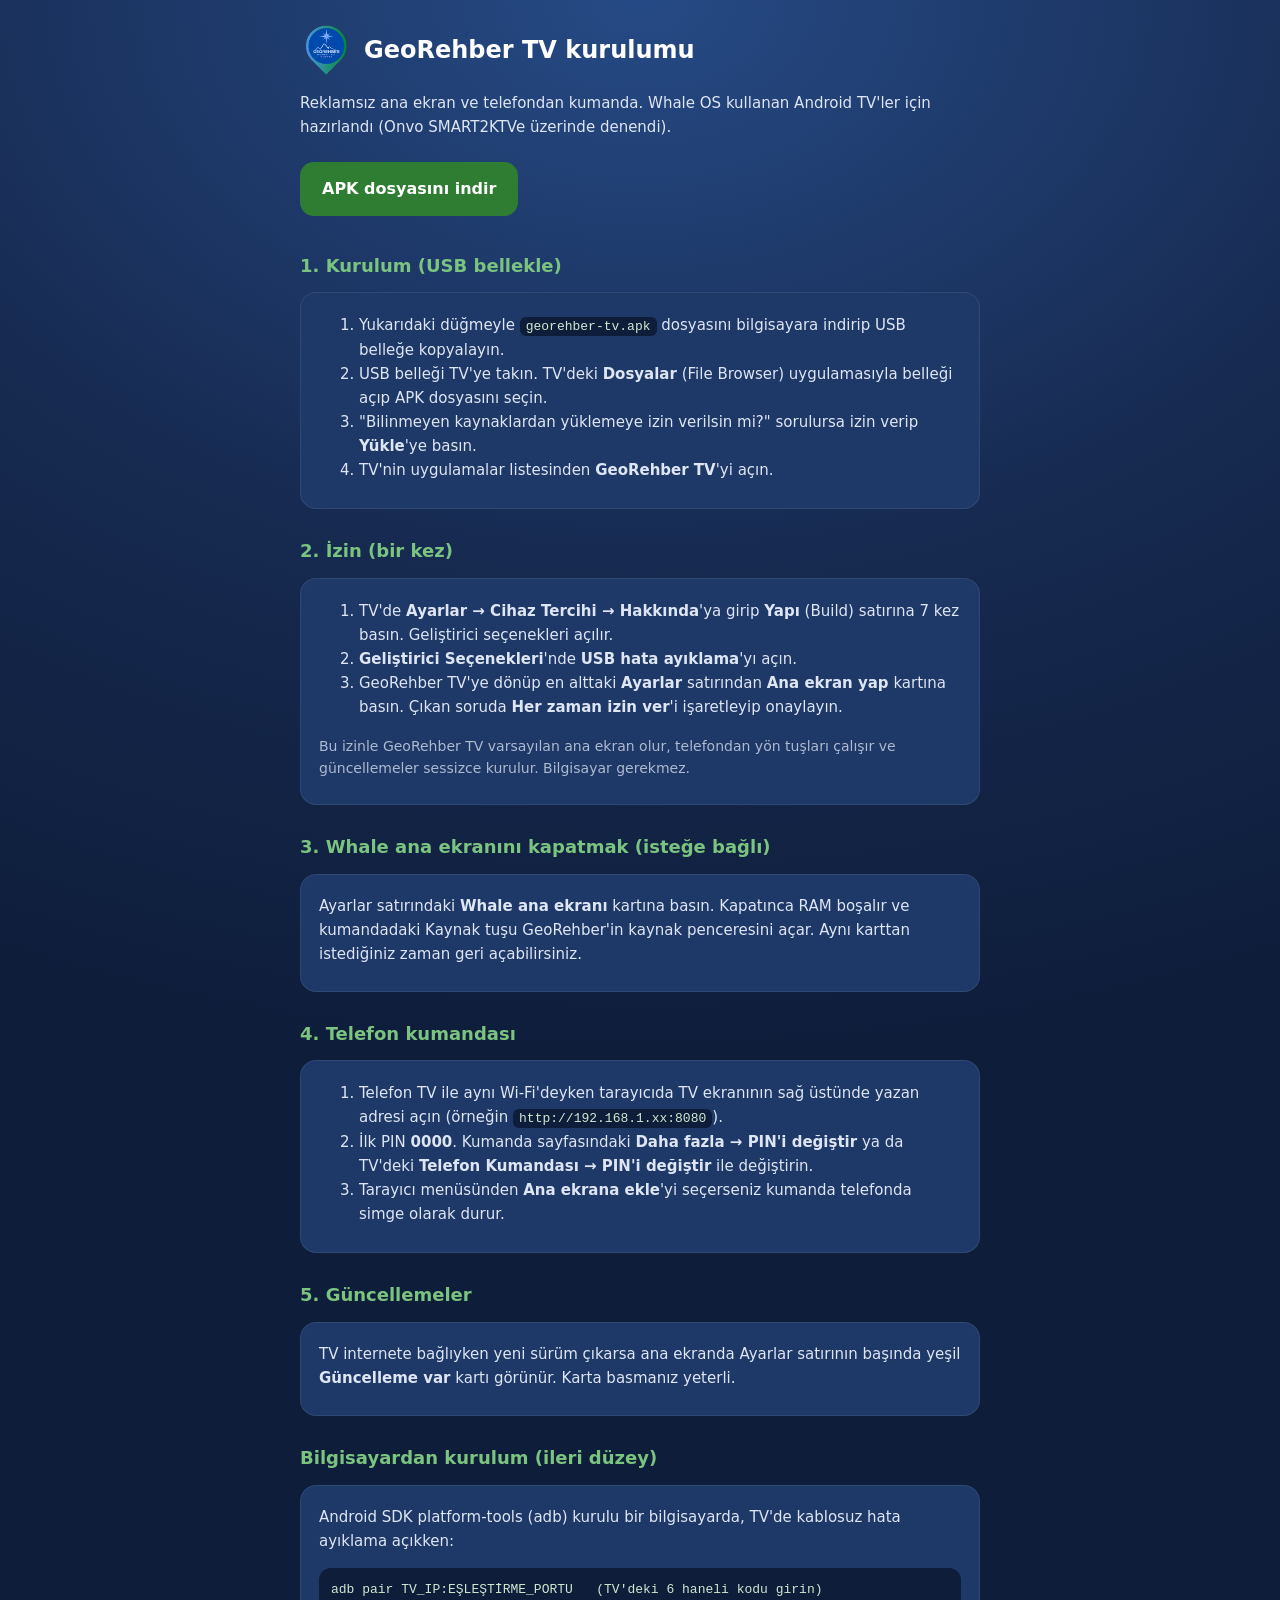
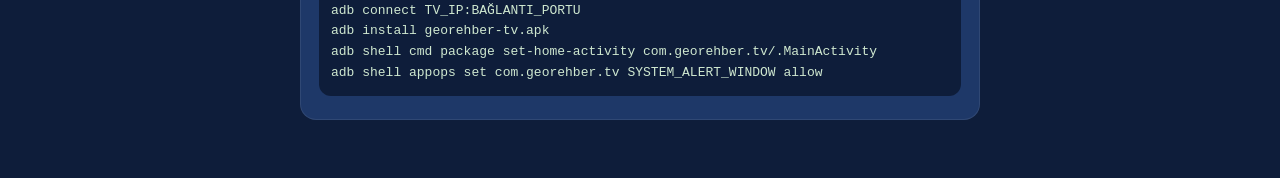
==== kurulum.html @ fefecf62 "Güncelleme" ====
<!doctype html>
<html lang="tr">
<head>
<meta charset="utf-8">
<meta name="viewport" content="width=device-width,initial-scale=1">
<meta name="theme-color" content="#16294F">
<meta name="robots" content="noindex, nofollow, noarchive">
<meta name="googlebot" content="noindex, nofollow">
<link rel="icon" href="logo.png">
<title>GeoRehber TV Kurulum</title>
<style>
  :root { --n:#16294F; --n2:#1E3868; --g:#2E7D32; --l:#7BC47F; --s:#AEBACF; }
  * { box-sizing: border-box; }
  body {
    margin: 0; padding: 24px 16px 48px; color: #fff; line-height: 1.6;
    font-family: system-ui, -apple-system, "Segoe UI", sans-serif;
    background: radial-gradient(120% 60% at 50% 0%, #264a85 0%, var(--n) 55%, #0e1d3a 100%);
    background-color: var(--n);
  }
  main { max-width: 680px; margin: 0 auto; }
  header { display: flex; align-items: center; gap: 12px; margin-bottom: 8px; }
  header img { width: 52px; height: 52px; }
  h1 { font-size: 24px; margin: 0; }
  h2 { font-size: 18px; margin: 28px 0 8px; color: var(--l); }
  p, li { color: #dfe6f3; font-size: 15px; }
  .not { color: var(--s); font-size: 14px; }
  .kart { background: var(--n2); border-radius: 16px; padding: 4px 18px 10px; margin: 12px 0; border: 1px solid rgba(255,255,255,.08); }
  a.btn { display: inline-block; padding: 14px 22px; border-radius: 14px; background: var(--g); color: #fff; font-weight: 600; text-decoration: none; margin: 8px 0; }
  code { background: #0e1d3a; padding: 2px 6px; border-radius: 6px; font-size: 13px; color: #cfe8d0; word-break: break-all; }
  pre { background: #0e1d3a; padding: 12px; border-radius: 12px; overflow-x: auto; font-size: 13px; color: #cfe8d0; }
</style>
</head>
<body>
<main>
  <header><img src="logo.png" alt=""><h1>GeoRehber TV kurulumu</h1></header>
  <p>Reklamsız ana ekran ve telefondan kumanda. Whale OS kullanan Android TV'ler için hazırlandı (Onvo SMART2KTVe üzerinde denendi).</p>
  <a class="btn" href="georehber-tv.apk" download>APK dosyasını indir</a>

  <h2>1. Kurulum (USB bellekle)</h2>
  <div class="kart"><ol>
    <li>Yukarıdaki düğmeyle <code>georehber-tv.apk</code> dosyasını bilgisayara indirip USB belleğe kopyalayın.</li>
    <li>USB belleği TV'ye takın. TV'deki <b>Dosyalar</b> (File Browser) uygulamasıyla belleği açıp APK dosyasını seçin.</li>
    <li>"Bilinmeyen kaynaklardan yüklemeye izin verilsin mi?" sorulursa izin verip <b>Yükle</b>'ye basın.</li>
    <li>TV'nin uygulamalar listesinden <b>GeoRehber TV</b>'yi açın.</li>
  </ol></div>

  <h2>2. İzin (bir kez)</h2>
  <div class="kart"><ol>
    <li>TV'de <b>Ayarlar → Cihaz Tercihi → Hakkında</b>'ya girip <b>Yapı</b> (Build) satırına 7 kez basın. Geliştirici seçenekleri açılır.</li>
    <li><b>Geliştirici Seçenekleri</b>'nde <b>USB hata ayıklama</b>'yı açın.</li>
    <li>GeoRehber TV'ye dönüp en alttaki <b>Ayarlar</b> satırından <b>Ana ekran yap</b> kartına basın. Çıkan soruda <b>Her zaman izin ver</b>'i işaretleyip onaylayın.</li>
  </ol>
  <p class="not">Bu izinle GeoRehber TV varsayılan ana ekran olur, telefondan yön tuşları çalışır ve güncellemeler sessizce kurulur. Bilgisayar gerekmez.</p></div>

  <h2>3. Whale ana ekranını kapatmak (isteğe bağlı)</h2>
  <div class="kart"><p>Ayarlar satırındaki <b>Whale ana ekranı</b> kartına basın. Kapatınca RAM boşalır ve kumandadaki Kaynak tuşu GeoRehber'in kaynak penceresini açar. Aynı karttan istediğiniz zaman geri açabilirsiniz.</p></div>

  <h2>4. Telefon kumandası</h2>
  <div class="kart"><ol>
    <li>Telefon TV ile aynı Wi-Fi'deyken tarayıcıda TV ekranının sağ üstünde yazan adresi açın (örneğin <code>http://192.168.1.xx:8080</code>).</li>
    <li>İlk PIN <b>0000</b>. Kumanda sayfasındaki <b>Daha fazla → PIN'i değiştir</b> ya da TV'deki <b>Telefon Kumandası → PIN'i değiştir</b> ile değiştirin.</li>
    <li>Tarayıcı menüsünden <b>Ana ekrana ekle</b>'yi seçerseniz kumanda telefonda simge olarak durur.</li>
  </ol></div>

  <h2>5. Güncellemeler</h2>
  <div class="kart"><p>TV internete bağlıyken yeni sürüm çıkarsa ana ekranda Ayarlar satırının başında yeşil <b>Güncelleme var</b> kartı görünür. Karta basmanız yeterli.</p></div>

  <h2>Bilgisayardan kurulum (ileri düzey)</h2>
  <div class="kart">
    <p>Android SDK platform-tools (adb) kurulu bir bilgisayarda, TV'de kablosuz hata ayıklama açıkken:</p>
<pre>adb pair TV_IP:EŞLEŞTİRME_PORTU   (TV'deki 6 haneli kodu girin)
adb connect TV_IP:BAĞLANTI_PORTU
adb install georehber-tv.apk
adb shell cmd package set-home-activity com.georehber.tv/.MainActivity
adb shell appops set com.georehber.tv SYSTEM_ALERT_WINDOW allow</pre>
  </div>
</main>
</body>
</html>
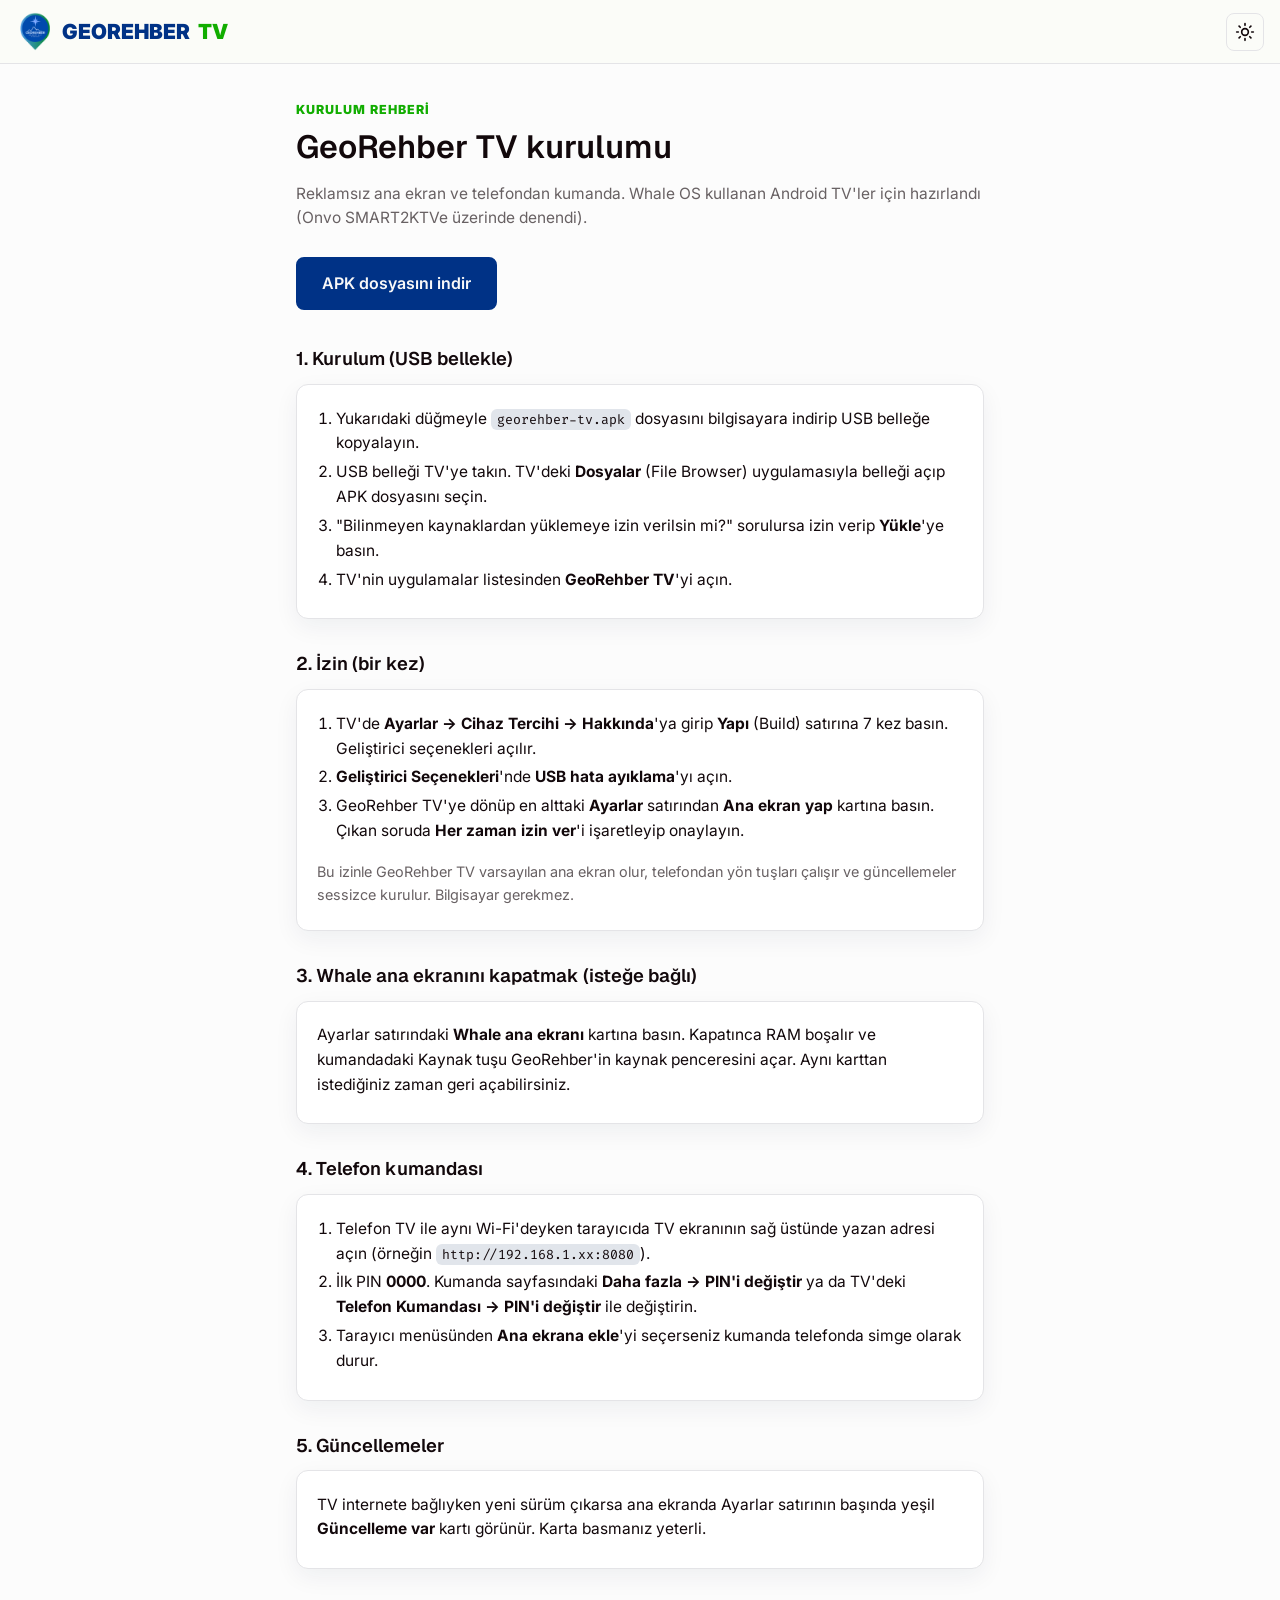
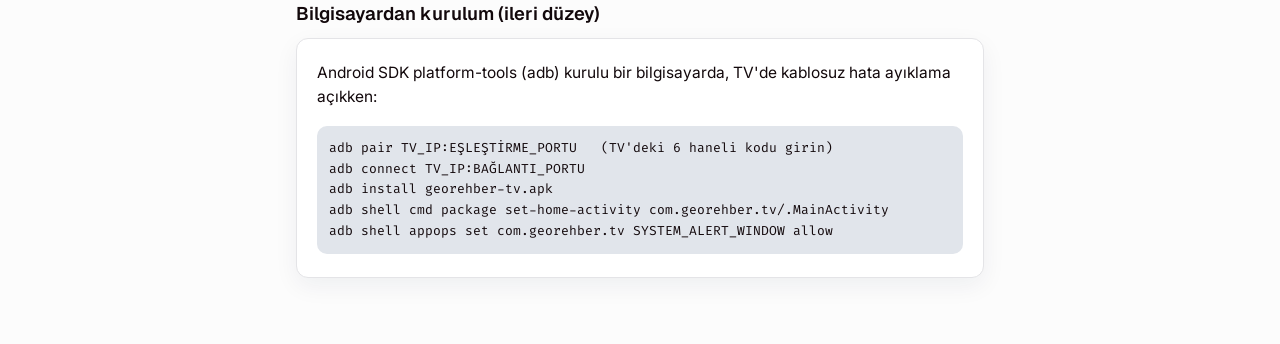
==== commit 4b455da6: "Güncelleme" ====
--- a/kurulum.html
+++ b/kurulum.html
@@ -3,38 +3,42 @@
 <head>
 <meta charset="utf-8">
 <meta name="viewport" content="width=device-width,initial-scale=1">
-<meta name="theme-color" content="#16294F">
+<meta name="theme-color" content="#FCFCFC">
 <meta name="robots" content="noindex, nofollow, noarchive">
 <meta name="googlebot" content="noindex, nofollow">
 <link rel="icon" href="logo.png">
 <title>GeoRehber TV Kurulum</title>
+<link rel="preconnect" href="https://fonts.googleapis.com">
+<link rel="preconnect" href="https://fonts.gstatic.com" crossorigin>
+<link href="https://fonts.googleapis.com/css2?family=Geist:wght@600&family=Inter:wght@400;600&family=Fira+Code:wght@400&display=swap" rel="stylesheet">
+<link rel="stylesheet" href="tema.css">
 <style>
-  :root { --n:#16294F; --n2:#1E3868; --g:#2E7D32; --l:#7BC47F; --s:#AEBACF; }
-  * { box-sizing: border-box; }
-  body {
-    margin: 0; padding: 24px 16px 48px; color: #fff; line-height: 1.6;
-    font-family: system-ui, -apple-system, "Segoe UI", sans-serif;
-    background: radial-gradient(120% 60% at 50% 0%, #264a85 0%, var(--n) 55%, #0e1d3a 100%);
-    background-color: var(--n);
-  }
-  main { max-width: 680px; margin: 0 auto; }
-  header { display: flex; align-items: center; gap: 12px; margin-bottom: 8px; }
-  header img { width: 52px; height: 52px; }
-  h1 { font-size: 24px; margin: 0; }
-  h2 { font-size: 18px; margin: 28px 0 8px; color: var(--l); }
-  p, li { color: #dfe6f3; font-size: 15px; }
-  .not { color: var(--s); font-size: 14px; }
-  .kart { background: var(--n2); border-radius: 16px; padding: 4px 18px 10px; margin: 12px 0; border: 1px solid rgba(255,255,255,.08); }
-  a.btn { display: inline-block; padding: 14px 22px; border-radius: 14px; background: var(--g); color: #fff; font-weight: 600; text-decoration: none; margin: 8px 0; }
-  code { background: #0e1d3a; padding: 2px 6px; border-radius: 6px; font-size: 13px; color: #cfe8d0; word-break: break-all; }
-  pre { background: #0e1d3a; padding: 12px; border-radius: 12px; overflow-x: auto; font-size: 13px; color: #cfe8d0; }
+  main { max-width: 720px; margin: 0 auto; padding: 32px 16px 56px; }
+  h1 { font-size: 2rem; line-height: 1.2; margin: 6px 0 10px; }
+  h2 { font-size: 1.15rem; margin: 30px 0 10px; }
+  p, li { font-size: 0.97rem; }
+  li { margin: 4px 0; }
+  .not { color: var(--muted-foreground); font-size: 0.9rem; }
+  .kart { border: 1px solid var(--border); border-radius: var(--radius); background: var(--card);
+    padding: 6px 20px 10px; margin: 10px 0; box-shadow: var(--shadow-sm); }
+  .kart ol { padding-left: 1.2rem; }
+  .btn { margin: 10px 0 4px; }
 </style>
 </head>
 <body>
+<nav class="navbar">
+  <a class="navbar-brand" href="https://georehber.com/"><img src="logo.png" alt="">GEOREHBER <span>TV</span></a>
+  <button id="themeToggle" class="theme-toggle" type="button" aria-label="Temayı değiştir">
+    <svg class="gunes" viewBox="0 0 24 24"><circle cx="12" cy="12" r="4"/><path d="M12 2v2M12 20v2M4.9 4.9l1.4 1.4M17.7 17.7l1.4 1.4M2 12h2M20 12h2M4.9 19.1l1.4-1.4M17.7 6.3l1.4-1.4"/></svg>
+    <svg class="ay" viewBox="0 0 24 24"><path d="M21 12.8A9 9 0 1 1 11.2 3a7 7 0 0 0 9.8 9.8z"/></svg>
+  </button>
+</nav>
+<script src="tema.js"></script>
 <main>
-  <header><img src="logo.png" alt=""><h1>GeoRehber TV kurulumu</h1></header>
-  <p>Reklamsız ana ekran ve telefondan kumanda. Whale OS kullanan Android TV'ler için hazırlandı (Onvo SMART2KTVe üzerinde denendi).</p>
-  <a class="btn" href="georehber-tv.apk" download>APK dosyasını indir</a>
+  <span class="label">Kurulum rehberi</span>
+  <h1>GeoRehber TV kurulumu</h1>
+  <p class="muted">Reklamsız ana ekran ve telefondan kumanda. Whale OS kullanan Android TV'ler için hazırlandı (Onvo SMART2KTVe üzerinde denendi).</p>
+  <a class="btn btn-primary" href="georehber-tv.apk" download>APK dosyasını indir</a>
 
   <h2>1. Kurulum (USB bellekle)</h2>
   <div class="kart"><ol>
--- a/tema.css
+++ b/tema.css
@@ -0,0 +1,78 @@
+/* georehber.com ile ayni renk degiskenleri (css/style.css) ve ayni koyu tema sinifi (body.dark). */
+:root {
+  --primary: oklch(0.35 0.15 260); --primary-foreground: oklch(0.98 0 0);
+  --accent: oklch(0.65 0.22 142);
+  --secondary: oklch(0.92 0.01 260);
+  --muted-foreground: oklch(0.5 0.01 0);
+  --background: oklch(0.99 0 0); --foreground: oklch(0.15 0.02 0);
+  --card: oklch(1 0 0); --border: oklch(0.92 0.004 286.32);
+  --radius: 12px;
+  --shadow-sm: 0 8px 24px rgba(20, 35, 70, 0.06);
+  --shadow-md: 0 18px 48px rgba(20, 35, 70, 0.1);
+}
+body.dark {
+  --primary: oklch(0.45 0.12 260);
+  --secondary: oklch(0.18 0.01 260);
+  --muted-foreground: oklch(0.7 0.005 0);
+  --background: oklch(0.08 0.01 0); --foreground: oklch(0.95 0.005 0);
+  --card: oklch(0.12 0.01 0); --border: oklch(1 0 0 / 10%);
+}
+/* Koyu temada kartlar ve ikincil dugmeler marka yesilinden yari saydam cerceve alir. */
+body.dark .card, body.dark .kart, body.dark input, body.dark .theme-toggle, body.dark .btn-secondary {
+  border-color: color-mix(in srgb, oklch(0.65 0.22 142) 45%, transparent);
+}
+* { box-sizing: border-box; }
+html, body { margin: 0; }
+body {
+  font-family: 'Inter', -apple-system, BlinkMacSystemFont, 'Segoe UI', sans-serif;
+  background: var(--background); color: var(--foreground); line-height: 1.6; min-height: 100vh;
+  transition: background-color 0.3s ease, color 0.3s ease;
+}
+h1, h2, h3 { font-family: 'Geist', -apple-system, BlinkMacSystemFont, 'Segoe UI', sans-serif; font-weight: 600; }
+a { color: inherit; }
+:focus-visible { outline: 3px solid color-mix(in srgb, var(--accent) 70%, white); outline-offset: 3px; }
+
+.navbar {
+  position: sticky; top: 0; z-index: 5; display: flex; align-items: center; justify-content: space-between;
+  height: 4rem; padding: 0 1rem; background: rgba(251, 252, 248, 0.94); backdrop-filter: blur(14px);
+  -webkit-backdrop-filter: blur(14px); border-bottom: 1px solid var(--border);
+}
+body.dark .navbar { background: rgba(15, 21, 17, 0.94); }
+.navbar-brand { display: flex; align-items: center; gap: 0.5rem; font-size: 1.3rem; font-weight: 900; color: var(--primary); text-decoration: none; }
+body.dark .navbar-brand { color: var(--foreground); }
+.navbar-brand img { height: 2.4rem; width: auto; }
+.navbar-brand span { color: var(--accent); }
+.theme-toggle {
+  padding: 0.5rem; border-radius: 0.5rem; border: 1.5px solid var(--border); background: none;
+  color: var(--foreground); cursor: pointer; display: flex;
+}
+.theme-toggle svg { width: 20px; height: 20px; fill: none; stroke: currentColor; stroke-width: 2; stroke-linecap: round; stroke-linejoin: round; }
+.theme-toggle .ay { display: none; }
+body.dark .theme-toggle .gunes { display: none; }
+body.dark .theme-toggle .ay { display: block; }
+
+.btn {
+  display: inline-flex; align-items: center; justify-content: center; gap: 0.5rem; padding: 0.75rem 1.5rem;
+  border-radius: 8px; font-weight: 600; font-size: 1rem; text-decoration: none; cursor: pointer;
+  transition: all 0.3s ease; font-family: inherit;
+}
+.btn-primary { background: var(--primary); color: var(--primary-foreground); border: 2px solid var(--primary); }
+.btn-primary:hover { background: oklch(0.4 0.15 260); border-color: oklch(0.4 0.15 260); transform: translateY(-2px); box-shadow: 0 10px 24px rgba(0,0,0,.18); }
+body.dark .btn-primary:hover { background: oklch(0.5 0.12 260); border-color: oklch(0.5 0.12 260); }
+.btn-secondary { background: transparent; color: var(--primary); border: 2px solid var(--primary); }
+body.dark .btn-secondary { color: var(--foreground); }
+.btn-secondary:hover { background: var(--accent); color: #fff; border-color: var(--accent); }
+
+.card {
+  border: 1px solid var(--border); border-radius: var(--radius); background: var(--card);
+  padding: 1.2rem 1.35rem; box-shadow: var(--shadow-sm);
+}
+.label { color: var(--accent); font-size: 0.78rem; font-weight: 850; letter-spacing: 0.08em; text-transform: uppercase; }
+.muted { color: var(--muted-foreground); }
+code, pre { font-family: 'Fira Code', ui-monospace, monospace; }
+code { background: var(--secondary); padding: 2px 6px; border-radius: 6px; font-size: 0.85em; word-break: break-all; }
+pre { background: var(--secondary); padding: 12px; border-radius: 10px; overflow-x: auto; font-size: 13px; }
+input {
+  width: 100%; padding: 0.75rem; border-radius: 8px; border: 1.5px solid var(--border); background: var(--card);
+  color: var(--foreground); font: 16px 'Inter', system-ui, sans-serif; text-align: center;
+}
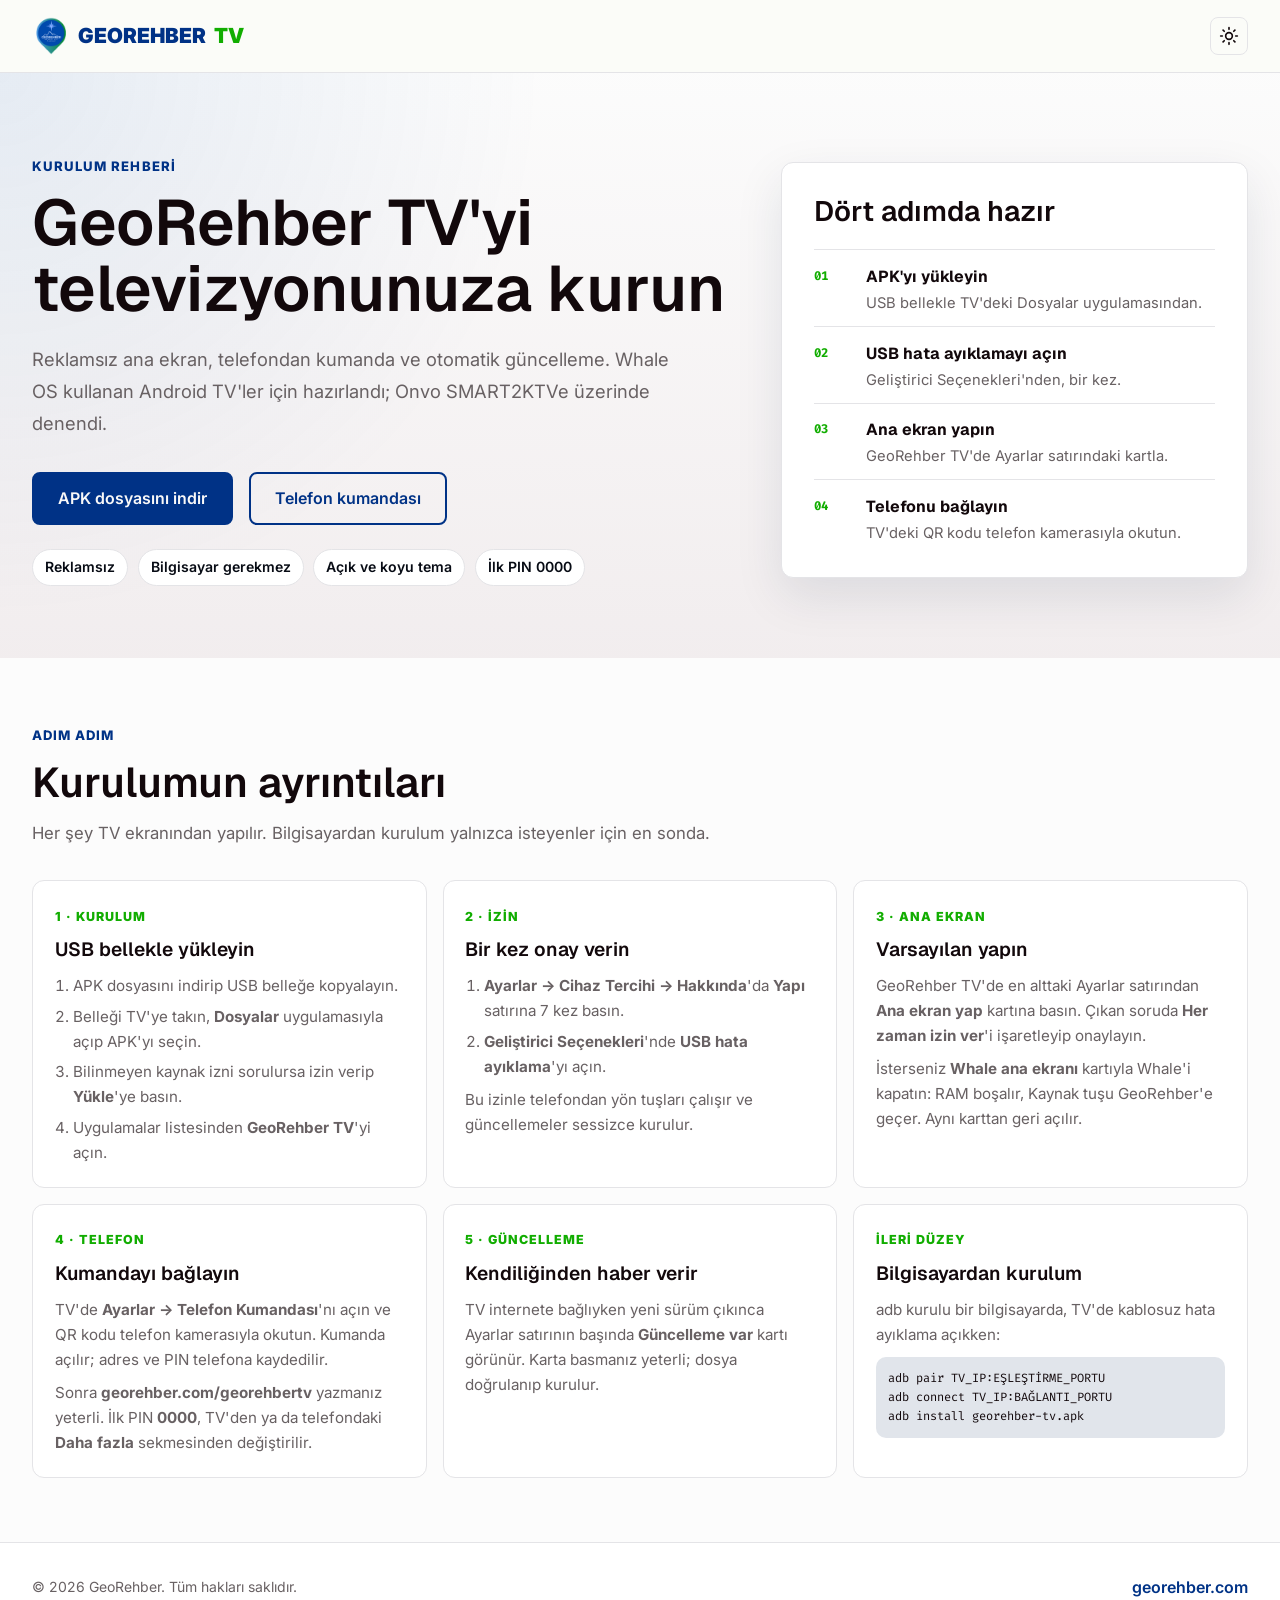
==== commit 48d28a83: "Güncelleme" ====
--- a/kurulum.html
+++ b/kurulum.html
@@ -2,7 +2,7 @@
 <html lang="tr">
 <head>
 <meta charset="utf-8">
-<meta name="viewport" content="width=device-width,initial-scale=1">
+<meta name="viewport" content="width=device-width,initial-scale=1,viewport-fit=cover">
 <meta name="theme-color" content="#FCFCFC">
 <meta name="robots" content="noindex, nofollow, noarchive">
 <meta name="googlebot" content="noindex, nofollow">
@@ -10,74 +10,117 @@
 <title>GeoRehber TV Kurulum</title>
 <link rel="preconnect" href="https://fonts.googleapis.com">
 <link rel="preconnect" href="https://fonts.gstatic.com" crossorigin>
-<link href="https://fonts.googleapis.com/css2?family=Geist:wght@600&family=Inter:wght@400;600&family=Fira+Code:wght@400&display=swap" rel="stylesheet">
-<link rel="stylesheet" href="tema.css">
+<link href="https://fonts.googleapis.com/css2?family=Geist:wght@600;700&family=Inter:wght@400;600&family=Fira+Code:wght@400;700&display=swap" rel="stylesheet">
+<link rel="stylesheet" href="tema.css?v=4">
 <style>
-  main { max-width: 720px; margin: 0 auto; padding: 32px 16px 56px; }
-  h1 { font-size: 2rem; line-height: 1.2; margin: 6px 0 10px; }
-  h2 { font-size: 1.15rem; margin: 30px 0 10px; }
-  p, li { font-size: 0.97rem; }
-  li { margin: 4px 0; }
-  .not { color: var(--muted-foreground); font-size: 0.9rem; }
-  .kart { border: 1px solid var(--border); border-radius: var(--radius); background: var(--card);
-    padding: 6px 20px 10px; margin: 10px 0; box-shadow: var(--shadow-sm); }
-  .kart ol { padding-left: 1.2rem; }
-  .btn { margin: 10px 0 4px; }
+  pre { margin: 0.6rem 0 0; font-size: 12px; line-height: 1.6; white-space: pre; }
+  .path-card code { font-size: 0.82em; }
 </style>
 </head>
 <body>
-<nav class="navbar">
-  <a class="navbar-brand" href="https://georehber.com/"><img src="logo.png" alt="">GEOREHBER <span>TV</span></a>
-  <button id="themeToggle" class="theme-toggle" type="button" aria-label="Temayı değiştir">
-    <svg class="gunes" viewBox="0 0 24 24"><circle cx="12" cy="12" r="4"/><path d="M12 2v2M12 20v2M4.9 4.9l1.4 1.4M17.7 17.7l1.4 1.4M2 12h2M20 12h2M4.9 19.1l1.4-1.4M17.7 6.3l1.4-1.4"/></svg>
-    <svg class="ay" viewBox="0 0 24 24"><path d="M21 12.8A9 9 0 1 1 11.2 3a7 7 0 0 0 9.8 9.8z"/></svg>
-  </button>
+<nav class="navbar tam">
+  <div class="container navbar-content">
+    <a class="navbar-brand" href="https://georehber.com/"><img src="logo.png" alt="">GEOREHBER <span>TV</span></a>
+    <button id="themeToggle" class="theme-toggle" type="button" aria-label="Temayı değiştir">
+      <svg class="gunes" viewBox="0 0 24 24"><circle cx="12" cy="12" r="4"/><path d="M12 2v2M12 20v2M4.9 4.9l1.4 1.4M17.7 17.7l1.4 1.4M2 12h2M20 12h2M4.9 19.1l1.4-1.4M17.7 6.3l1.4-1.4"/></svg>
+      <svg class="ay" viewBox="0 0 24 24"><path d="M21 12.8A9 9 0 1 1 11.2 3a7 7 0 0 0 9.8 9.8z"/></svg>
+    </button>
+  </div>
 </nav>
-<script src="tema.js"></script>
+<script src="tema.js?v=4"></script>
+
 <main>
-  <span class="label">Kurulum rehberi</span>
-  <h1>GeoRehber TV kurulumu</h1>
-  <p class="muted">Reklamsız ana ekran ve telefondan kumanda. Whale OS kullanan Android TV'ler için hazırlandı (Onvo SMART2KTVe üzerinde denendi).</p>
-  <a class="btn btn-primary" href="georehber-tv.apk" download>APK dosyasını indir</a>
+  <section class="brand-hero">
+    <div class="container hero-layout">
+      <div>
+        <span class="eyebrow">Kurulum rehberi</span>
+        <h1>GeoRehber TV'yi televizyonunuza kurun</h1>
+        <p class="hero-lead">Reklamsız ana ekran, telefondan kumanda ve otomatik güncelleme. Whale OS kullanan Android TV'ler için hazırlandı; Onvo SMART2KTVe üzerinde denendi.</p>
+        <div class="hero-actions">
+          <a class="btn btn-primary" href="georehber-tv.apk" download>APK dosyasını indir</a>
+          <a class="btn btn-secondary" href="./">Telefon kumandası</a>
+        </div>
+        <ul class="trust-row">
+          <li>Reklamsız</li>
+          <li>Bilgisayar gerekmez</li>
+          <li>Açık ve koyu tema</li>
+          <li>İlk PIN 0000</li>
+        </ul>
+      </div>
+      <aside class="hero-panel" aria-label="Kurulum özeti">
+        <h2>Dört adımda hazır</h2>
+        <ol class="hero-route">
+          <li><span>01</span><div><strong>APK'yı yükleyin</strong><small>USB bellekle TV'deki Dosyalar uygulamasından.</small></div></li>
+          <li><span>02</span><div><strong>USB hata ayıklamayı açın</strong><small>Geliştirici Seçenekleri'nden, bir kez.</small></div></li>
+          <li><span>03</span><div><strong>Ana ekran yapın</strong><small>GeoRehber TV'de Ayarlar satırındaki kartla.</small></div></li>
+          <li><span>04</span><div><strong>Telefonu bağlayın</strong><small>TV'deki QR kodu telefon kamerasıyla okutun.</small></div></li>
+        </ol>
+      </aside>
+    </div>
+  </section>
 
-  <h2>1. Kurulum (USB bellekle)</h2>
-  <div class="kart"><ol>
-    <li>Yukarıdaki düğmeyle <code>georehber-tv.apk</code> dosyasını bilgisayara indirip USB belleğe kopyalayın.</li>
-    <li>USB belleği TV'ye takın. TV'deki <b>Dosyalar</b> (File Browser) uygulamasıyla belleği açıp APK dosyasını seçin.</li>
-    <li>"Bilinmeyen kaynaklardan yüklemeye izin verilsin mi?" sorulursa izin verip <b>Yükle</b>'ye basın.</li>
-    <li>TV'nin uygulamalar listesinden <b>GeoRehber TV</b>'yi açın.</li>
-  </ol></div>
+  <section class="section">
+    <div class="container">
+      <div class="section-heading">
+        <span class="eyebrow">Adım adım</span>
+        <h2>Kurulumun ayrıntıları</h2>
+        <p>Her şey TV ekranından yapılır. Bilgisayardan kurulum yalnızca isteyenler için en sonda.</p>
+      </div>
+      <div class="path-grid">
+        <article class="path-card">
+          <span class="path-label">1 · Kurulum</span>
+          <h3>USB bellekle yükleyin</h3>
+          <ol>
+            <li>APK dosyasını indirip USB belleğe kopyalayın.</li>
+            <li>Belleği TV'ye takın, <b>Dosyalar</b> uygulamasıyla açıp APK'yı seçin.</li>
+            <li>Bilinmeyen kaynak izni sorulursa izin verip <b>Yükle</b>'ye basın.</li>
+            <li>Uygulamalar listesinden <b>GeoRehber TV</b>'yi açın.</li>
+          </ol>
+        </article>
+        <article class="path-card">
+          <span class="path-label">2 · İzin</span>
+          <h3>Bir kez onay verin</h3>
+          <ol>
+            <li><b>Ayarlar → Cihaz Tercihi → Hakkında</b>'da <b>Yapı</b> satırına 7 kez basın.</li>
+            <li><b>Geliştirici Seçenekleri</b>'nde <b>USB hata ayıklama</b>'yı açın.</li>
+          </ol>
+          <p>Bu izinle telefondan yön tuşları çalışır ve güncellemeler sessizce kurulur.</p>
+        </article>
+        <article class="path-card">
+          <span class="path-label">3 · Ana ekran</span>
+          <h3>Varsayılan yapın</h3>
+          <p>GeoRehber TV'de en alttaki Ayarlar satırından <b>Ana ekran yap</b> kartına basın. Çıkan soruda <b>Her zaman izin ver</b>'i işaretleyip onaylayın.</p>
+          <p>İsterseniz <b>Whale ana ekranı</b> kartıyla Whale'i kapatın: RAM boşalır, Kaynak tuşu GeoRehber'e geçer. Aynı karttan geri açılır.</p>
+        </article>
+        <article class="path-card">
+          <span class="path-label">4 · Telefon</span>
+          <h3>Kumandayı bağlayın</h3>
+          <p>TV'de <b>Ayarlar → Telefon Kumandası</b>'nı açın ve QR kodu telefon kamerasıyla okutun. Kumanda açılır; adres ve PIN telefona kaydedilir.</p>
+          <p>Sonra <b>georehber.com/georehbertv</b> yazmanız yeterli. İlk PIN <b>0000</b>, TV'den ya da telefondaki <b>Daha fazla</b> sekmesinden değiştirilir.</p>
+        </article>
+        <article class="path-card">
+          <span class="path-label">5 · Güncelleme</span>
+          <h3>Kendiliğinden haber verir</h3>
+          <p>TV internete bağlıyken yeni sürüm çıkınca Ayarlar satırının başında <b>Güncelleme var</b> kartı görünür. Karta basmanız yeterli; dosya doğrulanıp kurulur.</p>
+        </article>
+        <article class="path-card">
+          <span class="path-label">İleri düzey</span>
+          <h3>Bilgisayardan kurulum</h3>
+          <p>adb kurulu bir bilgisayarda, TV'de kablosuz hata ayıklama açıkken:</p>
+<pre>adb pair TV_IP:EŞLEŞTİRME_PORTU
+adb connect TV_IP:BAĞLANTI_PORTU
+adb install georehber-tv.apk</pre>
+        </article>
+      </div>
+    </div>
+  </section>
+</main>
 
-  <h2>2. İzin (bir kez)</h2>
-  <div class="kart"><ol>
-    <li>TV'de <b>Ayarlar → Cihaz Tercihi → Hakkında</b>'ya girip <b>Yapı</b> (Build) satırına 7 kez basın. Geliştirici seçenekleri açılır.</li>
-    <li><b>Geliştirici Seçenekleri</b>'nde <b>USB hata ayıklama</b>'yı açın.</li>
-    <li>GeoRehber TV'ye dönüp en alttaki <b>Ayarlar</b> satırından <b>Ana ekran yap</b> kartına basın. Çıkan soruda <b>Her zaman izin ver</b>'i işaretleyip onaylayın.</li>
-  </ol>
-  <p class="not">Bu izinle GeoRehber TV varsayılan ana ekran olur, telefondan yön tuşları çalışır ve güncellemeler sessizce kurulur. Bilgisayar gerekmez.</p></div>
-
-  <h2>3. Whale ana ekranını kapatmak (isteğe bağlı)</h2>
-  <div class="kart"><p>Ayarlar satırındaki <b>Whale ana ekranı</b> kartına basın. Kapatınca RAM boşalır ve kumandadaki Kaynak tuşu GeoRehber'in kaynak penceresini açar. Aynı karttan istediğiniz zaman geri açabilirsiniz.</p></div>
-
-  <h2>4. Telefon kumandası</h2>
-  <div class="kart"><ol>
-    <li>Telefon TV ile aynı Wi-Fi'deyken tarayıcıda TV ekranının sağ üstünde yazan adresi açın (örneğin <code>http://192.168.1.xx:8080</code>).</li>
-    <li>İlk PIN <b>0000</b>. Kumanda sayfasındaki <b>Daha fazla → PIN'i değiştir</b> ya da TV'deki <b>Telefon Kumandası → PIN'i değiştir</b> ile değiştirin.</li>
-    <li>Tarayıcı menüsünden <b>Ana ekrana ekle</b>'yi seçerseniz kumanda telefonda simge olarak durur.</li>
-  </ol></div>
-
-  <h2>5. Güncellemeler</h2>
-  <div class="kart"><p>TV internete bağlıyken yeni sürüm çıkarsa ana ekranda Ayarlar satırının başında yeşil <b>Güncelleme var</b> kartı görünür. Karta basmanız yeterli.</p></div>
-
-  <h2>Bilgisayardan kurulum (ileri düzey)</h2>
-  <div class="kart">
-    <p>Android SDK platform-tools (adb) kurulu bir bilgisayarda, TV'de kablosuz hata ayıklama açıkken:</p>
-<pre>adb pair TV_IP:EŞLEŞTİRME_PORTU   (TV'deki 6 haneli kodu girin)
-adb connect TV_IP:BAĞLANTI_PORTU
-adb install georehber-tv.apk
-adb shell cmd package set-home-activity com.georehber.tv/.MainActivity
-adb shell appops set com.georehber.tv SYSTEM_ALERT_WINDOW allow</pre>
+<footer class="footer">
+  <div class="container footer-content">
+    <p class="footer-text">&copy; 2026 GeoRehber. Tüm hakları saklıdır.</p>
+    <a href="https://georehber.com/">georehber.com</a>
   </div>
-</main>
+</footer>
 </body>
 </html>
--- a/tema.css
+++ b/tema.css
@@ -2,25 +2,29 @@
 :root {
   --primary: oklch(0.35 0.15 260); --primary-foreground: oklch(0.98 0 0);
   --accent: oklch(0.65 0.22 142);
-  --secondary: oklch(0.92 0.01 260);
-  --muted-foreground: oklch(0.5 0.01 0);
+  --secondary: oklch(0.92 0.01 260); --secondary-foreground: oklch(0.15 0.02 260);
+  --muted: oklch(0.95 0.005 0); --muted-foreground: oklch(0.5 0.01 0);
   --background: oklch(0.99 0 0); --foreground: oklch(0.15 0.02 0);
   --card: oklch(1 0 0); --border: oklch(0.92 0.004 286.32);
+  --hero-glow: rgba(37, 99, 176, 0.1); --hero-end: oklch(0.95 0.005 0);
   --radius: 12px;
   --shadow-sm: 0 8px 24px rgba(20, 35, 70, 0.06);
   --shadow-md: 0 18px 48px rgba(20, 35, 70, 0.1);
 }
 body.dark {
-  --primary: oklch(0.45 0.12 260);
-  --secondary: oklch(0.18 0.01 260);
-  --muted-foreground: oklch(0.7 0.005 0);
+  /* Koyu temada ana dugmeler marka yesili, cerceveler lacivert */
+  --primary: oklch(0.6 0.2 142);
+  --secondary: oklch(0.18 0.01 260); --secondary-foreground: oklch(0.85 0.005 0);
+  --muted: oklch(0.2 0.01 0); --muted-foreground: oklch(0.7 0.005 0);
   --background: oklch(0.08 0.01 0); --foreground: oklch(0.95 0.005 0);
   --card: oklch(0.12 0.01 0); --border: oklch(1 0 0 / 10%);
+  --hero-glow: rgba(91, 155, 213, 0.12); --hero-end: #121a15;
 }
-/* Koyu temada kartlar ve ikincil dugmeler marka yesilinden yari saydam cerceve alir. */
+/* Koyu temada kartlar ve ikincil dugmeler lacivert cerceve alir. */
 body.dark .card, body.dark .kart, body.dark input, body.dark .theme-toggle, body.dark .btn-secondary {
-  border-color: color-mix(in srgb, oklch(0.65 0.22 142) 45%, transparent);
+  border-color: oklch(0.5 0.13 260);
 }
+body.dark .btn-primary:hover { background: oklch(0.66 0.2 142); border-color: oklch(0.66 0.2 142); }
 * { box-sizing: border-box; }
 html, body { margin: 0; }
 body {
@@ -76,3 +80,70 @@
   width: 100%; padding: 0.75rem; border-radius: 8px; border: 1.5px solid var(--border); background: var(--card);
   color: var(--foreground); font: 16px 'Inter', system-ui, sans-serif; text-align: center;
 }
+
+/* ===== Sayfa duzeni: georehber.com'daki container, hero, path-grid ve footer ===== */
+.container {
+  width: 100%; max-width: 1280px; margin: 0 auto;
+  padding-left: max(1rem, env(safe-area-inset-left, 0px)); padding-right: max(1rem, env(safe-area-inset-right, 0px));
+}
+@media (min-width: 640px) { .container { padding-left: 1.5rem; padding-right: 1.5rem; } }
+@media (min-width: 1024px) { .container { padding-left: 2rem; padding-right: 2rem; } }
+.navbar.tam { display: block; height: auto; padding: 0; }
+.navbar.tam .navbar-content { display: flex; align-items: center; justify-content: space-between; height: 4.5rem; }
+
+.eyebrow { display: inline-flex; color: var(--primary); font-size: 0.82rem; font-weight: 800; letter-spacing: 0.08em; text-transform: uppercase; margin-bottom: 0.8rem; }
+body.dark .eyebrow { color: var(--accent); }
+
+.brand-hero { padding: 5rem 0 4.5rem; background: radial-gradient(circle at top left, var(--hero-glow), transparent 34rem), linear-gradient(180deg, var(--background), var(--hero-end)); }
+.hero-layout { display: grid; grid-template-columns: minmax(0, 1.2fr) minmax(320px, 0.8fr); gap: 3rem; align-items: center; }
+.brand-hero h1 { font-size: clamp(2.3rem, 5vw, 4.2rem); line-height: 1.04; margin: 0 0 1.25rem; text-wrap: balance; max-width: 800px; }
+.hero-lead { max-width: 640px; color: var(--muted-foreground); font-size: 1.15rem; line-height: 1.75; margin: 0; }
+.hero-actions { display: flex; flex-wrap: wrap; gap: 1rem; margin: 2rem 0 1.5rem; }
+.trust-row { display: flex; flex-wrap: wrap; gap: 0.6rem; list-style: none; padding: 0; margin: 0; }
+.trust-row li { border: 1px solid var(--border); border-radius: 999px; background: var(--card); color: var(--secondary-foreground); font-size: 0.88rem; font-weight: 600; padding: 0.4rem 0.75rem; }
+body.dark .trust-row li { border-color: oklch(0.5 0.13 260); }
+.hero-panel { border: 1px solid var(--border); border-radius: var(--radius); background: var(--card); padding: 2rem; box-shadow: var(--shadow-md); }
+body.dark .hero-panel { border-color: oklch(0.5 0.13 260); box-shadow: 0 24px 60px rgba(0, 0, 0, 0.28); }
+.hero-panel h2 { font-size: clamp(1.4rem, 2.2vw, 1.8rem); line-height: 1.2; margin: 0 0 1.3rem; }
+.hero-route { list-style: none; display: grid; gap: 0.7rem; padding: 0; margin: 0; }
+.hero-route li { display: grid; grid-template-columns: 2.4rem 1fr; gap: 0.85rem; border-top: 1px solid var(--border); padding-top: 0.85rem; }
+.hero-route li > span { color: var(--accent); font-family: 'Fira Code', ui-monospace, monospace; font-size: 0.78rem; font-weight: 700; padding-top: 0.2rem; }
+.hero-route strong { display: block; font-family: 'Geist', sans-serif; font-size: 1rem; }
+.hero-route small { display: block; color: var(--muted-foreground); font-size: 0.92rem; line-height: 1.55; margin-top: 0.15rem; }
+
+.section { padding: 4rem 0; }
+.section.ara { background: var(--muted); }
+.section-heading { max-width: 720px; margin-bottom: 2rem; }
+.section-heading h2 { font-size: clamp(1.8rem, 3.5vw, 2.6rem); line-height: 1.12; margin: 0 0 0.8rem; text-wrap: balance; }
+.section-heading p { color: var(--muted-foreground); font-size: 1.05rem; line-height: 1.75; margin: 0; }
+.path-grid { display: grid; grid-template-columns: repeat(3, minmax(0, 1fr)); gap: 1rem; }
+.path-card { border: 1px solid var(--border); border-radius: var(--radius); background: var(--card); padding: 1.35rem; min-width: 0;
+  transition: transform 0.2s ease, border-color 0.2s ease, box-shadow 0.2s ease; }
+.path-card:hover { border-color: var(--primary); transform: translateY(-3px); box-shadow: 0 14px 30px rgba(23, 97, 59, 0.12); }
+body.dark .path-card { border-color: oklch(0.5 0.13 260); }
+body.dark .path-card:hover { border-color: var(--accent); }
+.path-label { display: inline-flex; color: var(--accent); font-size: 0.78rem; font-weight: 850; letter-spacing: 0.08em; text-transform: uppercase; margin-bottom: 0.7rem; }
+.path-card h3 { font-size: 1.2rem; line-height: 1.25; margin: 0 0 0.7rem; }
+.path-card p, .path-card li { color: var(--muted-foreground); line-height: 1.65; font-size: 0.95rem; }
+.path-card p { margin: 0.5rem 0 0; }
+.path-card ol { margin: 0; padding-left: 1.15rem; display: grid; gap: 0.35rem; }
+.path-card.genis { grid-column: span 2; }
+
+.footer { background: var(--card); border-top: 1px solid var(--border); padding: 2rem 0; }
+.footer-content { display: flex; flex-direction: column; align-items: center; gap: 1rem; text-align: center; }
+.footer-text { font-size: 0.875rem; color: var(--muted-foreground); margin: 0; }
+.footer a { color: var(--primary); font-weight: 600; text-decoration: none; }
+body.dark .footer a { color: var(--accent); }
+@media (min-width: 768px) { .footer-content { flex-direction: row; justify-content: space-between; } }
+
+@media (max-width: 960px) {
+  .hero-layout { grid-template-columns: 1fr; gap: 2rem; }
+  .path-grid { grid-template-columns: repeat(2, minmax(0, 1fr)); }
+}
+@media (max-width: 640px) {
+  .brand-hero { padding: 3rem 0; }
+  .path-grid { grid-template-columns: 1fr; }
+  .path-card.genis { grid-column: auto; }
+  .hero-panel { padding: 1.4rem; }
+}
+@media (prefers-reduced-motion: reduce) { * { transition: none !important; } }
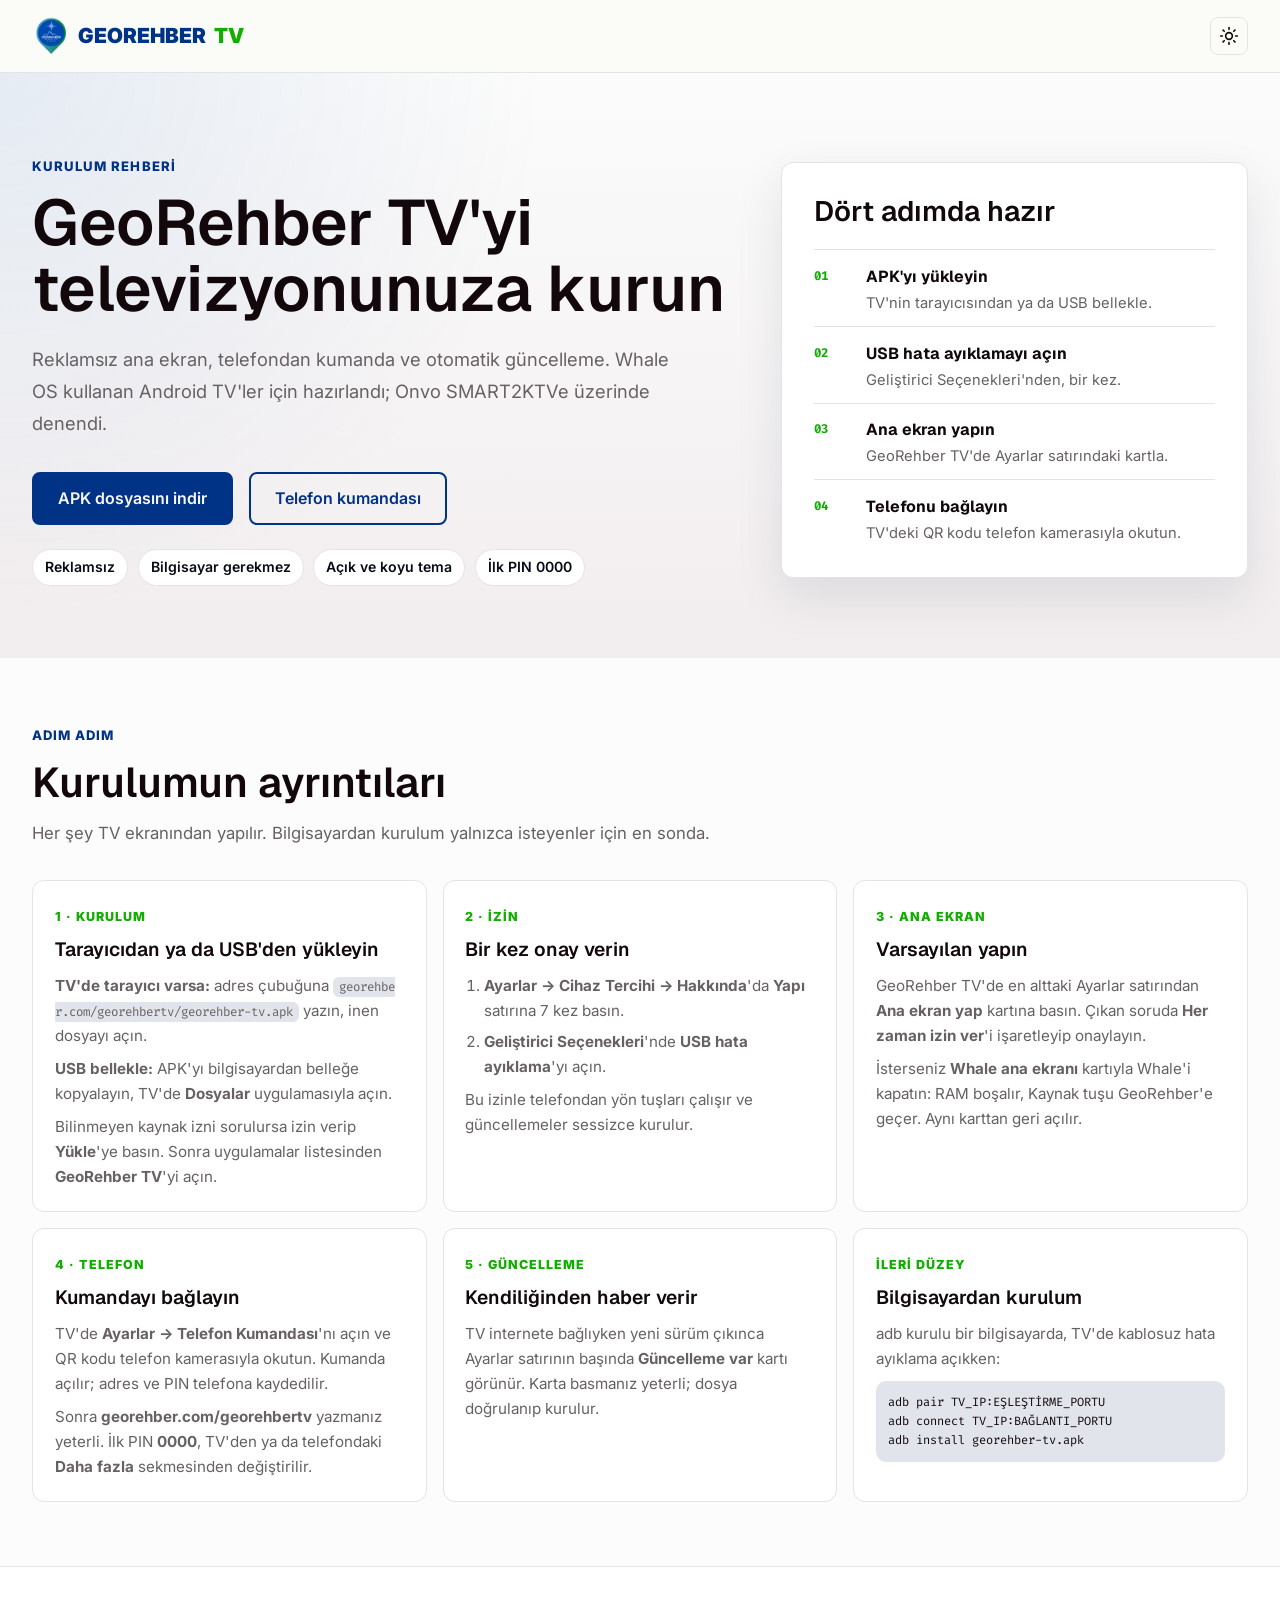
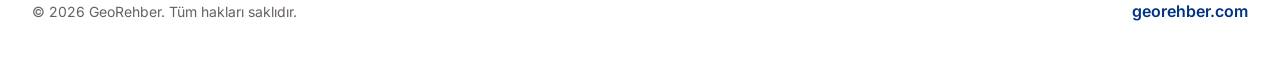
==== commit a0c14292: "Güncelleme" ====
--- a/kurulum.html
+++ b/kurulum.html
@@ -50,7 +50,7 @@
       <aside class="hero-panel" aria-label="Kurulum özeti">
         <h2>Dört adımda hazır</h2>
         <ol class="hero-route">
-          <li><span>01</span><div><strong>APK'yı yükleyin</strong><small>USB bellekle TV'deki Dosyalar uygulamasından.</small></div></li>
+          <li><span>01</span><div><strong>APK'yı yükleyin</strong><small>TV'nin tarayıcısından ya da USB bellekle.</small></div></li>
           <li><span>02</span><div><strong>USB hata ayıklamayı açın</strong><small>Geliştirici Seçenekleri'nden, bir kez.</small></div></li>
           <li><span>03</span><div><strong>Ana ekran yapın</strong><small>GeoRehber TV'de Ayarlar satırındaki kartla.</small></div></li>
           <li><span>04</span><div><strong>Telefonu bağlayın</strong><small>TV'deki QR kodu telefon kamerasıyla okutun.</small></div></li>
@@ -69,13 +69,10 @@
       <div class="path-grid">
         <article class="path-card">
           <span class="path-label">1 · Kurulum</span>
-          <h3>USB bellekle yükleyin</h3>
-          <ol>
-            <li>APK dosyasını indirip USB belleğe kopyalayın.</li>
-            <li>Belleği TV'ye takın, <b>Dosyalar</b> uygulamasıyla açıp APK'yı seçin.</li>
-            <li>Bilinmeyen kaynak izni sorulursa izin verip <b>Yükle</b>'ye basın.</li>
-            <li>Uygulamalar listesinden <b>GeoRehber TV</b>'yi açın.</li>
-          </ol>
+          <h3>Tarayıcıdan ya da USB'den yükleyin</h3>
+          <p><b>TV'de tarayıcı varsa:</b> adres çubuğuna <code>georehber.com/georehbertv/georehber-tv.apk</code> yazın, inen dosyayı açın.</p>
+          <p><b>USB bellekle:</b> APK'yı bilgisayardan belleğe kopyalayın, TV'de <b>Dosyalar</b> uygulamasıyla açın.</p>
+          <p>Bilinmeyen kaynak izni sorulursa izin verip <b>Yükle</b>'ye basın. Sonra uygulamalar listesinden <b>GeoRehber TV</b>'yi açın.</p>
         </article>
         <article class="path-card">
           <span class="path-label">2 · İzin</span>
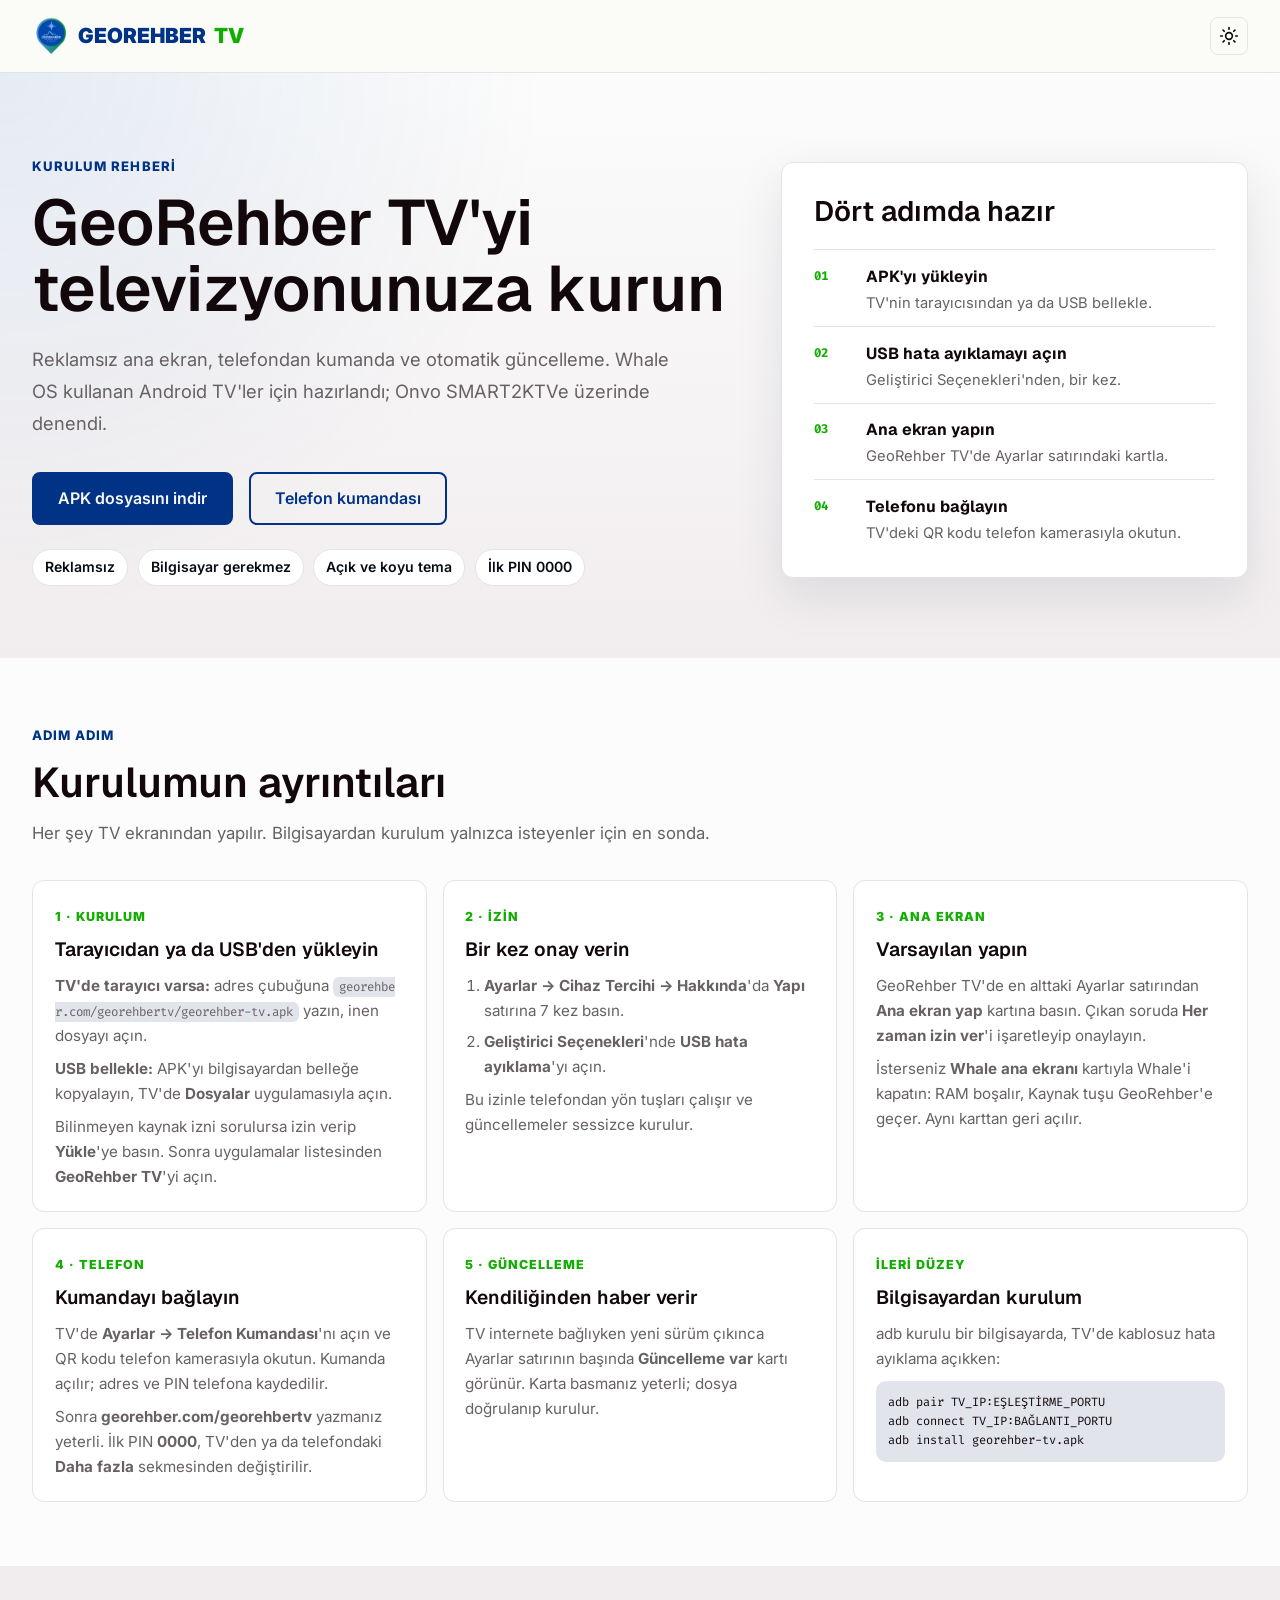
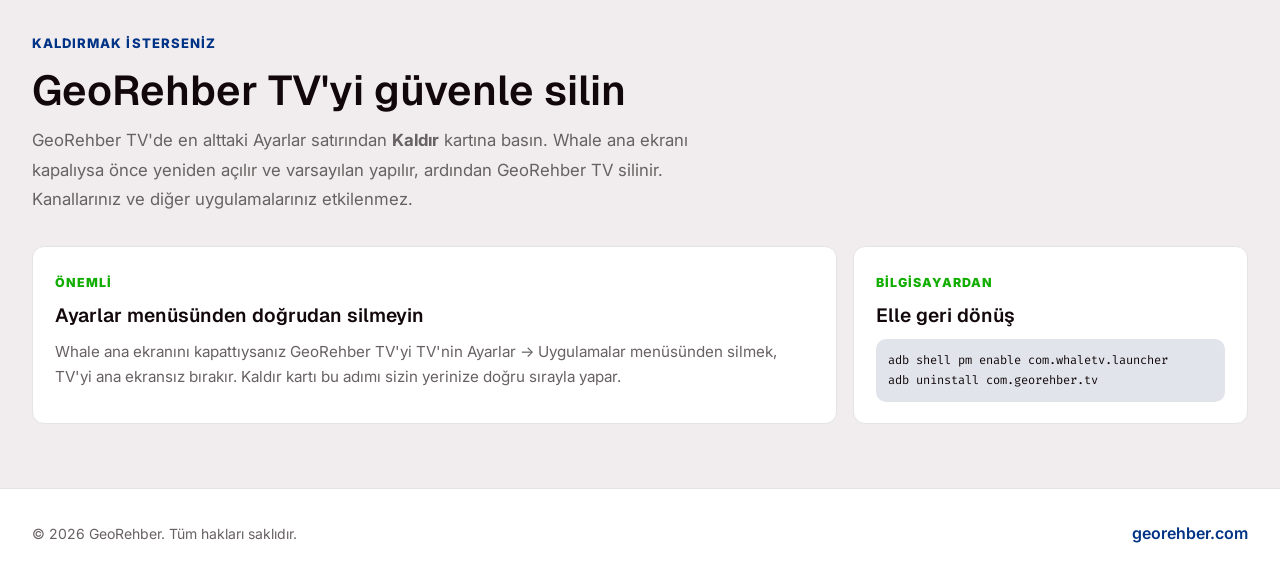
==== commit d23a97ab: "Güncelleme" ====
--- a/kurulum.html
+++ b/kurulum.html
@@ -111,6 +111,29 @@
       </div>
     </div>
   </section>
+
+  <section class="section ara">
+    <div class="container">
+      <div class="section-heading">
+        <span class="eyebrow">Kaldırmak isterseniz</span>
+        <h2>GeoRehber TV'yi güvenle silin</h2>
+        <p>GeoRehber TV'de en alttaki Ayarlar satırından <b>Kaldır</b> kartına basın. Whale ana ekranı kapalıysa önce yeniden açılır ve varsayılan yapılır, ardından GeoRehber TV silinir. Kanallarınız ve diğer uygulamalarınız etkilenmez.</p>
+      </div>
+      <div class="path-grid">
+        <article class="path-card genis">
+          <span class="path-label">Önemli</span>
+          <h3>Ayarlar menüsünden doğrudan silmeyin</h3>
+          <p>Whale ana ekranını kapattıysanız GeoRehber TV'yi TV'nin Ayarlar → Uygulamalar menüsünden silmek, TV'yi ana ekransız bırakır. Kaldır kartı bu adımı sizin yerinize doğru sırayla yapar.</p>
+        </article>
+        <article class="path-card">
+          <span class="path-label">Bilgisayardan</span>
+          <h3>Elle geri dönüş</h3>
+<pre>adb shell pm enable com.whaletv.launcher
+adb uninstall com.georehber.tv</pre>
+        </article>
+      </div>
+    </div>
+  </section>
 </main>
 
 <footer class="footer">
